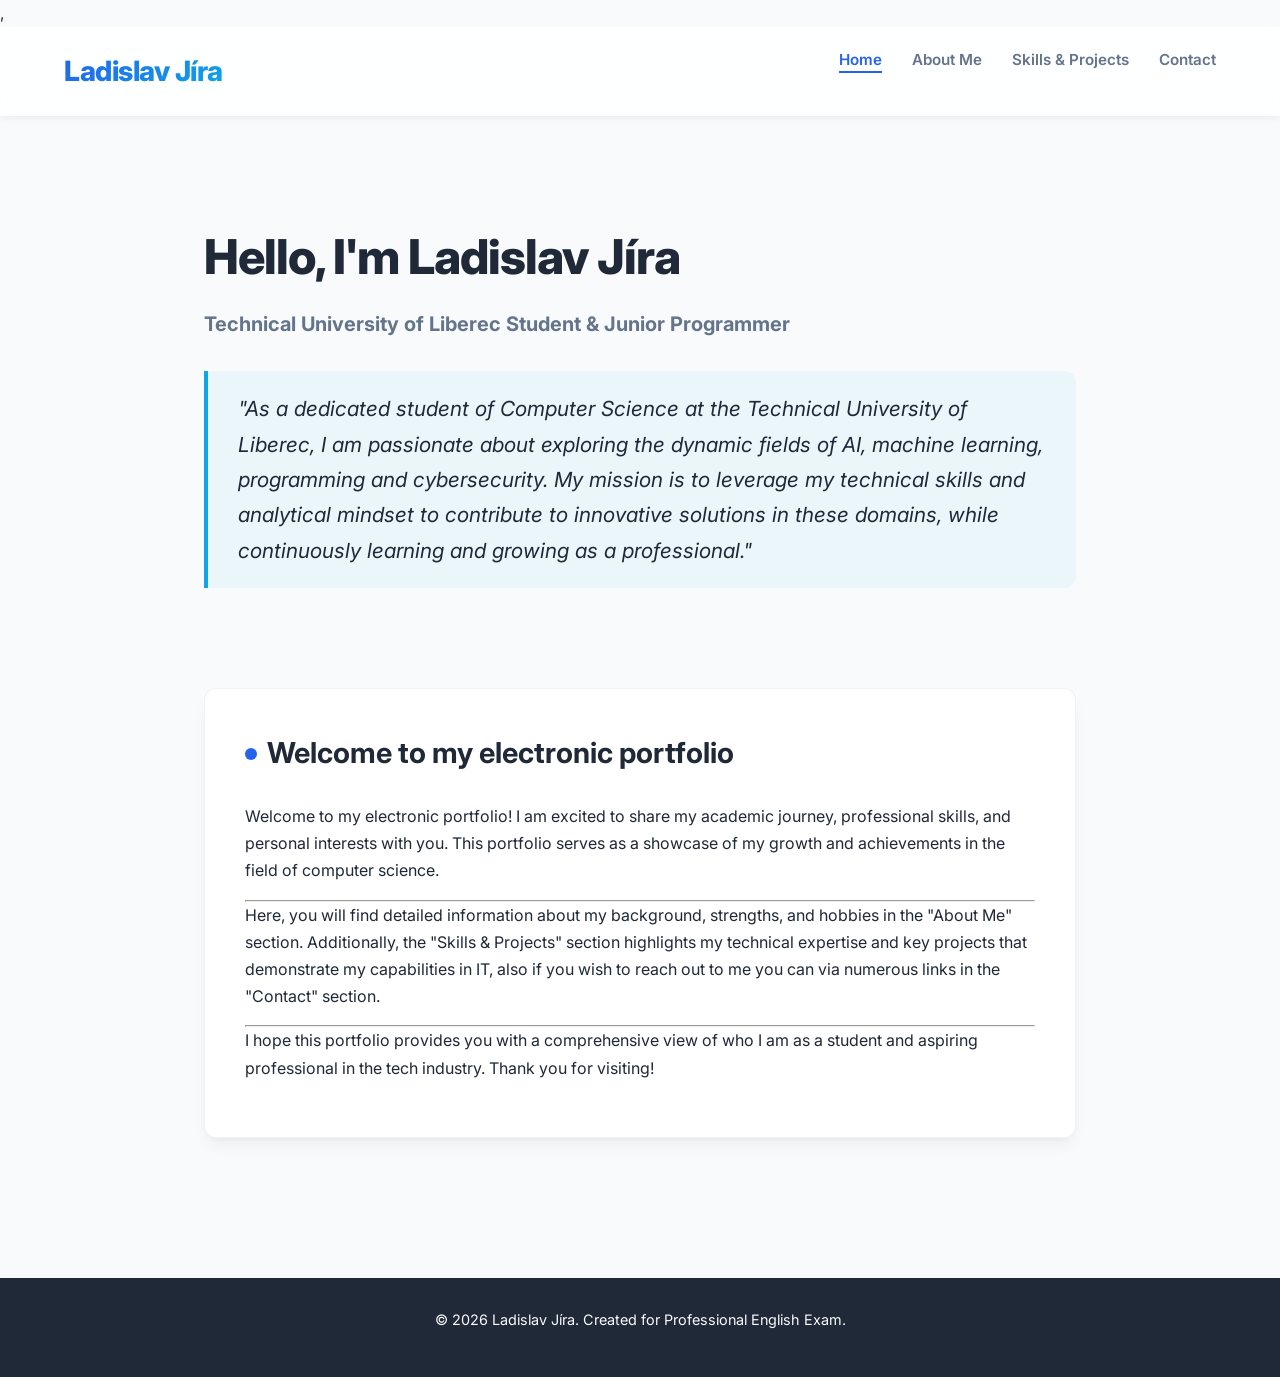
==== index.html @ a1db2c15 "My portfolio Added all files" ====
<!DOCTYPE html>
<html lang="en">
<head>
    <meta charset="UTF-8">
    <meta name="viewport" content="width=device-width, initial-scale=1.0">
    <title>My Portfolio | Home</title>
    <link rel="stylesheet" href="style.css">,
    <link href="https://fonts.googleapis.com/css2?family=Inter:wght@300;400;600;800&display=swap" rel="stylesheet">
</head>
<body>

    <header>
        <h1>Ladislav Jíra</h1>
        <nav>
            <ul>
                <li><a href="index.html" class="active">Home</a></li>
                <li><a href="about.html">About Me</a></li>
                <li><a href="portfolio.html">Skills & Projects</a></li>
                <li><a href="contact.html">Contact</a></li>
            </ul>
        </nav>
    </header>

    <main>
        <section class="hero fade-in">
            <h2>Hello, I'm Ladislav Jíra</h2>
            <p><strong>Technical University of Liberec Student & Junior Programmer</strong></p>
            
            <blockquote class="mission-statement">
                "As a dedicated student of Computer Science at the Technical University of Liberec, I am passionate about exploring the dynamic fields of AI, machine learning, programming and cybersecurity. My mission is to leverage my technical skills and analytical mindset to contribute to innovative solutions in these domains, while continuously learning and growing as a professional."
            </blockquote>
        </section>

        <section class="fade-in">
            <h2>Welcome to my electronic portfolio</h2>
            <p>
                Welcome to my electronic portfolio! I am excited to share my academic journey, professional skills, and personal interests with you. This portfolio serves as a showcase of my growth and achievements in the field of computer science.
            </p>
            <hr/>
            <p>
                Here, you will find detailed information about my background, strengths, and hobbies in the "About Me" section. Additionally, the "Skills & Projects" section highlights my technical expertise and key projects that demonstrate my capabilities in IT, also if you wish to reach out to me you can via numerous links in the "Contact" section.
            </p>
            <hr/>
            <p>
                I hope this portfolio provides you with a comprehensive view of who I am as a student and aspiring professional in the tech industry. Thank you for visiting!
            </p>
        </section>
    </main>

    <footer>
        <p>&copy; 2026 Ladislav Jíra. Created for Professional English Exam.</p>
    </footer>

</body>
<script>
        document.addEventListener("DOMContentLoaded", function() {
            const faders = document.querySelectorAll('.fade-in');
            
            const appearOptions = {
                threshold: 0.15,
                rootMargin: "0px 0px -50px 0px"
            };

            const appearOnScroll = new IntersectionObserver(function(entries, appearOnScroll) {
                entries.forEach(entry => {
                    if (!entry.isIntersecting) {
                        return;
                    } else {
                        entry.target.classList.add('visible');
                        appearOnScroll.unobserve(entry.target);
                    }
                });
            }, appearOptions);

            faders.forEach(fader => {
                appearOnScroll.observe(fader);
            });
        });
    </script>
</html>
---- style.css ----
:root {
    --primary-color: #2563eb;
    --primary-dark: #1e40af;
    --accent-color: #0ea5e9;
    --text-main: #1f2937;
    --text-muted: #64748b;
    --bg-color: #f8fafc;
    --surface-color: #ffffff;
    --border-radius: 12px;
    --transition: all 0.3s cubic-bezier(0.4, 0, 0.2, 1); 
}

* {
    margin: 0;
    padding: 0;
    box-sizing: border-box;
}

body {
    background-color: var(--bg-color);
    color: var(--text-main);
    font-family: 'Inter', system-ui, -apple-system, sans-serif;
    line-height: 1.7;
    -webkit-font-smoothing: antialiased;
}

header {
    background: rgba(255, 255, 255, 0.85);
    backdrop-filter: blur(12px);
    -webkit-backdrop-filter: blur(12px);
    padding: 1.2rem 5%;
    box-shadow: 0 4px 6px -1px rgba(0, 0, 0, 0.05);
    display: flex;
    justify-content: space-between;
    align-items: center;
    position: sticky;
    top: 0;
    z-index: 1000;
}

header h1 {
    background: linear-gradient(135deg, var(--primary-color), var(--accent-color));
    background-clip: text;
    -webkit-text-fill-color: transparent;
    font-size: 1.75rem;
    font-weight: 800;
    letter-spacing: -0.5px;
}

nav ul {
    list-style: none;
    display: flex;
    gap: 30px;
}

nav a {
    text-decoration: none;
    color: var(--text-muted);
    font-weight: 600;
    font-size: 0.95rem;
    position: relative;
    transition: var(--transition);
}

nav a::after {
    content: '';
    position: absolute;
    width: 0;
    height: 2px;
    bottom: -4px;
    left: 0;
    background-color: var(--primary-color);
    transition: var(--transition);
}

nav a:hover, nav a.active {
    color: var(--primary-color);
}

nav a:hover::after, nav a.active::after {
    width: 100%;
}

main {
    padding: 60px 5%;
    max-width: 1000px;
    margin: auto;
    min-height: 80vh;
}

section {
    background: var(--surface-color);
    padding: 40px;
    border-radius: var(--border-radius);
    box-shadow: 0 10px 15px -3px rgba(0, 0, 0, 0.05), 0 4px 6px -2px rgba(0, 0, 0, 0.025);
    margin-bottom: 40px;
    border: 1px solid rgba(0,0,0,0.05);
}

h2 {
    color: var(--text-main);
    font-size: 1.8rem;
    margin-bottom: 25px;
    display: flex;
    align-items: center;
    gap: 10px;
}

h2::before {
    content: '';
    display: block;
    width: 12px;
    height: 12px;
    background: var(--primary-color);
    border-radius: 50%;
}

h3 {
    color: var(--text-main);
    margin: 20px 0 10px 0;
    font-size: 1.3rem;
}

h5 {
    color: var(--primary-color);
    text-transform: uppercase;
    letter-spacing: 1px;
    font-size: 0.85rem;
    margin-bottom: 5px;
}

p {
    margin-bottom: 15px;
}

ul {
    padding-left: 20px;
    margin-bottom: 15px;
}

li {
    margin-bottom: 8px;
}

.hero {
    background: transparent;
    box-shadow: none;
    border: none;
    text-align: left;
    padding: 40px 0 60px 0;
}

.hero h2 {
    font-size: 3rem;
    font-weight: 800;
    margin-bottom: 10px;
    letter-spacing: -1px;
}

.hero h2::before {
    display: none;
}

.hero p {
    font-size: 1.25rem;
    color: var(--text-muted);
}

.mission-statement {
    font-size: 1.3rem;
    font-style: italic;
    color: var(--text-main);
    margin-top: 30px;
    padding: 20px 30px;
    border-left: 4px solid var(--accent-color);
    background: rgba(14, 165, 233, 0.05);
    border-radius: 0 var(--border-radius) var(--border-radius) 0;
}

.project-card {
    background: var(--surface-color);
    padding: 25px;
    border-radius: var(--border-radius);
    border-left: 5px solid var(--primary-color);
    box-shadow: 0 4px 6px -1px rgba(0, 0, 0, 0.05);
    transition: var(--transition); 
    margin-bottom: 25px;
    position: relative;
    overflow: hidden;
}

.project-card h3 {
    margin-top: 0;
}

.project-card:hover {
    transform: translateY(-5px) scale(1.01);
    box-shadow: 0 20px 25px -5px rgba(0, 0, 0, 0.1), 0 10px 10px -5px rgba(0, 0, 0, 0.04);
    border-left-color: var(--accent-color);
}

.photo-section {
    background: transparent;
    box-shadow: none;
    border: none;
    text-align: center;
}

.photo-section h2 {
    justify-content: center;
}

.photo-section h2::before {
    display: none;
}

.profile-photo {
    width: 220px;
    height: 220px;
    object-fit: cover;
    border-radius: 50%;
    border: 4px solid var(--surface-color);
    box-shadow: 0 0 0 4px var(--primary-color), 0 10px 20px rgba(0,0,0,0.15);
    transition: var(--transition);
}

.profile-photo:hover {
    transform: scale(1.05) rotate(2deg);
}

footer {
    text-align: center;
    padding: 30px 20px;
    background-color: var(--text-main);
    color: var(--bg-color);
    font-size: 0.9rem;
    margin-top: 40px;
}

.fade-in {
    opacity: 0;
    transform: translateY(30px);
    transition: opacity 0.8s cubic-bezier(0.5, 0, 0, 1), transform 0.8s cubic-bezier(0.5, 0, 0, 1);
}

.fade-in.visible {
    opacity: 1;
    transform: translateY(0);
}

@media (max-width: 768px) {
    header {
        flex-direction: column;
        gap: 15px;
        padding: 1rem;
    }
    
    nav ul {
        flex-wrap: wrap;
        justify-content: center;
        gap: 15px;
    }

    .hero h2 {
        font-size: 2.2rem;
    }

    main {
        padding: 30px 5%;
    }

    section {
        padding: 25px;
    }
}
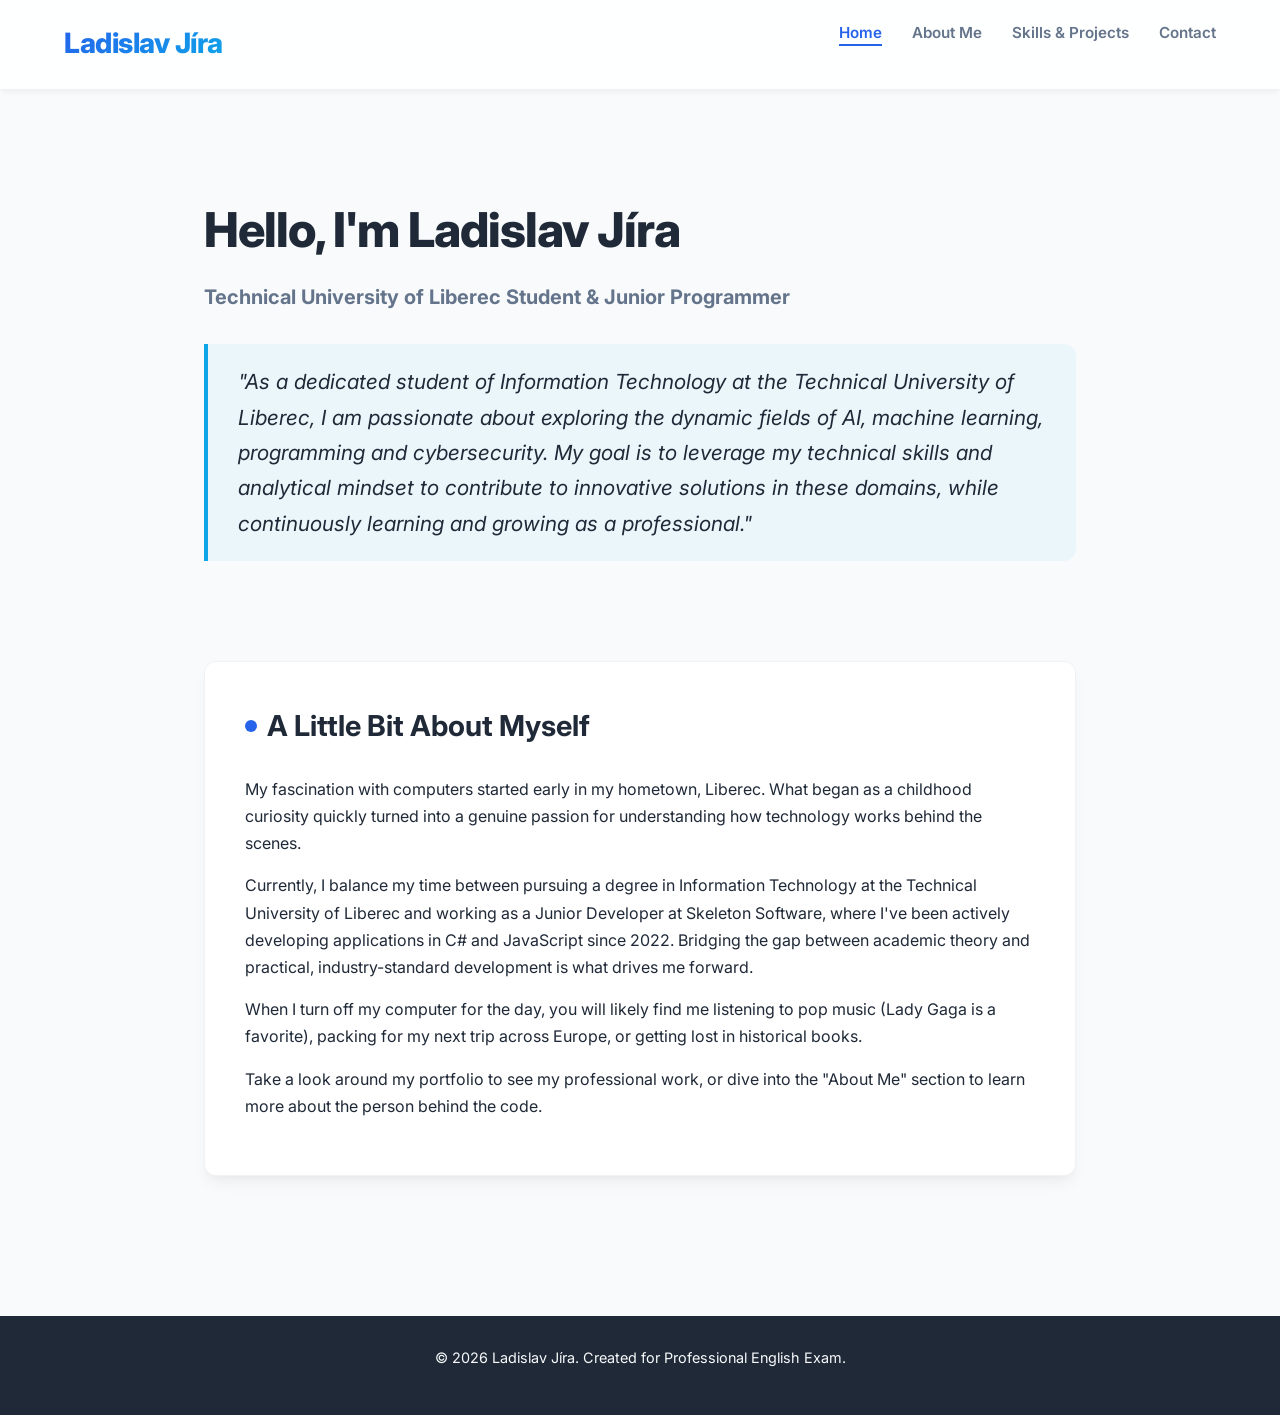
==== commit 6a16b4b1: "redesigning Co-authored-by: Copilot <copilot@github.com>" ====
--- a/index.html
+++ b/index.html
@@ -4,11 +4,10 @@
     <meta charset="UTF-8">
     <meta name="viewport" content="width=device-width, initial-scale=1.0">
     <title>My Portfolio | Home</title>
-    <link rel="stylesheet" href="style.css">,
+    <link rel="stylesheet" href="style.css">
     <link href="https://fonts.googleapis.com/css2?family=Inter:wght@300;400;600;800&display=swap" rel="stylesheet">
 </head>
 <body>
-
     <header>
         <h1>Ladislav Jíra</h1>
         <nav>
@@ -27,22 +26,23 @@
             <p><strong>Technical University of Liberec Student & Junior Programmer</strong></p>
             
             <blockquote class="mission-statement">
-                "As a dedicated student of Computer Science at the Technical University of Liberec, I am passionate about exploring the dynamic fields of AI, machine learning, programming and cybersecurity. My mission is to leverage my technical skills and analytical mindset to contribute to innovative solutions in these domains, while continuously learning and growing as a professional."
+                "As a dedicated student of Information Technology at the Technical University of Liberec, I am passionate about exploring the dynamic fields of AI, machine learning, programming and cybersecurity. My goal is to leverage my technical skills and analytical mindset to contribute to innovative solutions in these domains, while continuously learning and growing as a professional."
             </blockquote>
         </section>
 
         <section class="fade-in">
-            <h2>Welcome to my electronic portfolio</h2>
+            <h2>A Little Bit About Myself</h2>
             <p>
-                Welcome to my electronic portfolio! I am excited to share my academic journey, professional skills, and personal interests with you. This portfolio serves as a showcase of my growth and achievements in the field of computer science.
+                My fascination with computers started early in my hometown, Liberec. What began as a childhood curiosity quickly turned into a genuine passion for understanding how technology works behind the scenes.
             </p>
-            <hr/>
             <p>
-                Here, you will find detailed information about my background, strengths, and hobbies in the "About Me" section. Additionally, the "Skills & Projects" section highlights my technical expertise and key projects that demonstrate my capabilities in IT, also if you wish to reach out to me you can via numerous links in the "Contact" section.
+                Currently, I balance my time between pursuing a degree in Information Technology at the Technical University of Liberec and working as a Junior Developer at Skeleton Software, where I've been actively developing applications in C# and JavaScript since 2022. Bridging the gap between academic theory and practical, industry-standard development is what drives me forward.
             </p>
-            <hr/>
             <p>
-                I hope this portfolio provides you with a comprehensive view of who I am as a student and aspiring professional in the tech industry. Thank you for visiting!
+                When I turn off my computer for the day, you will likely find me listening to pop music (Lady Gaga is a favorite), packing for my next trip across Europe, or getting lost in historical books. 
+            </p>
+            <p>
+                Take a look around my portfolio to see my professional work, or dive into the "About Me" section to learn more about the person behind the code.
             </p>
         </section>
     </main>
--- a/style.css
+++ b/style.css
@@ -273,4 +273,195 @@
     section {
         padding: 25px;
     }
+}
+
+.grid-container {
+    display: grid;
+    grid-template-columns: repeat(auto-fit, minmax(280px, 1fr));
+    gap: 25px;
+    margin-top: 20px;
+}
+
+.image-card {
+    background: var(--surface-color);
+    border-radius: var(--border-radius);
+    overflow: hidden;
+    box-shadow: 0 4px 6px -1px rgba(0, 0, 0, 0.05);
+    transition: var(--transition);
+    border: 1px solid rgba(0,0,0,0.05);
+}
+
+.image-card img {
+    width: 100%;
+    height: 220px;
+    object-fit: cover;
+    border-bottom: 3px solid var(--primary-color);
+    transition: var(--transition);
+}
+
+.image-card-content {
+    padding: 20px;
+}
+
+.image-card-content h3 {
+    margin-top: 0;
+    color: var(--primary-color);
+}
+
+.image-card:hover {
+    transform: translateY(-8px);
+    box-shadow: 0 15px 25px -5px rgba(0,0,0,0.1);
+}
+
+.image-card:hover img {
+    transform: scale(1.03);
+}
+
+
+.hobby-gallery {
+    display: grid;
+    grid-template-columns: repeat(2, 1fr); 
+    gap: 10px;
+    margin-bottom: 15px;
+}
+
+.hobby-gallery img {
+    width: 100%;
+    height: 120px; 
+    object-fit: cover;
+    border-radius: 6px;
+    transition: var(--transition);
+    cursor: pointer;
+}
+
+.hobby-gallery img:hover {
+    transform: scale(1.05);
+    filter: brightness(1.1);
+}
+
+.hobby-gallery img.wide {
+    grid-column: span 2;
+    height: 180px;
+}
+
+.strength-detail {
+    font-size: 0.95rem;
+    color: var(--text-muted);
+    margin-top: 5px;
+}
+
+.photo-gallery {
+    display: grid;
+    grid-template-columns: repeat(auto-fill, minmax(200px, 1fr));
+    grid-auto-rows: 200px;
+    gap: 15px;
+    margin-top: 30px;
+}
+
+.gallery-item {
+    width: 100%;
+    height: 100%;
+    object-fit: cover;
+    border-radius: var(--border-radius);
+    transition: transform 0.3s ease, box-shadow 0.3s ease;
+    cursor: pointer;
+    box-shadow: 0 4px 6px -1px rgba(0, 0, 0, 0.05);
+}
+
+.gallery-item:hover {
+    transform: scale(1.05);
+    box-shadow: 0 10px 20px rgba(0,0,0,0.15);
+    z-index: 10;
+    position: relative;
+}
+
+.gallery-item.large {
+    grid-column: span 2;
+    grid-row: span 2;
+}
+.gallery-item.wide {
+    grid-column: span 2;
+}
+.gallery-item.tall {
+    grid-row: span 2;
+}
+
+.flex-card {
+    display: flex;
+    flex-direction: row;
+    gap: 25px;
+    align-items: flex-start; 
+}
+
+.card-image {
+    flex: 0 0 180px; 
+    display: flex;
+    justify-content: center;
+    align-items: center;
+    overflow: hidden;
+}
+
+.card-image img {
+    width: 100%;
+    border-radius: 8px;
+    box-shadow: 0 4px 6px -1px rgba(0,0,0,0.1); 
+    object-fit: cover;
+    transition: transform 0.3s ease;
+}
+.card-image img.logo-img {
+    box-shadow: none;
+    object-fit: contain;
+    max-height: 100px; 
+}
+
+.flex-card:hover .card-image img {
+    transform: scale(1.03);
+}
+
+.card-content {
+    flex: 1; 
+}
+
+@media (max-width: 768px) {
+    .flex-card {
+        flex-direction: column;
+        align-items: center;
+        text-align: center;
+    }
+    
+    .card-image {
+        flex: auto;
+        width: 100%;
+        max-width: 250px;
+        margin-bottom: 15px;
+    }
+}
+
+.card-image-bottom {
+    margin-top: 20px;
+    width: 100%;
+    display: flex;
+    justify-content: center;
+    border-radius: 8px;
+    overflow: hidden;
+    background: var(--bg-color);
+    padding: 15px;
+}
+
+.card-image-bottom img {
+    max-width: 100%;
+    max-height: 350px; 
+    object-fit: contain; 
+    border-radius: 6px;
+    transition: transform 0.3s ease;
+    box-shadow: 0 4px 10px rgba(0,0,0,0.05);
+}
+
+.card-image-bottom img.logo-img {
+    box-shadow: none;
+    max-height: 120px;
+}
+
+.project-card:hover .card-image-bottom img {
+    transform: scale(1.02);
 }
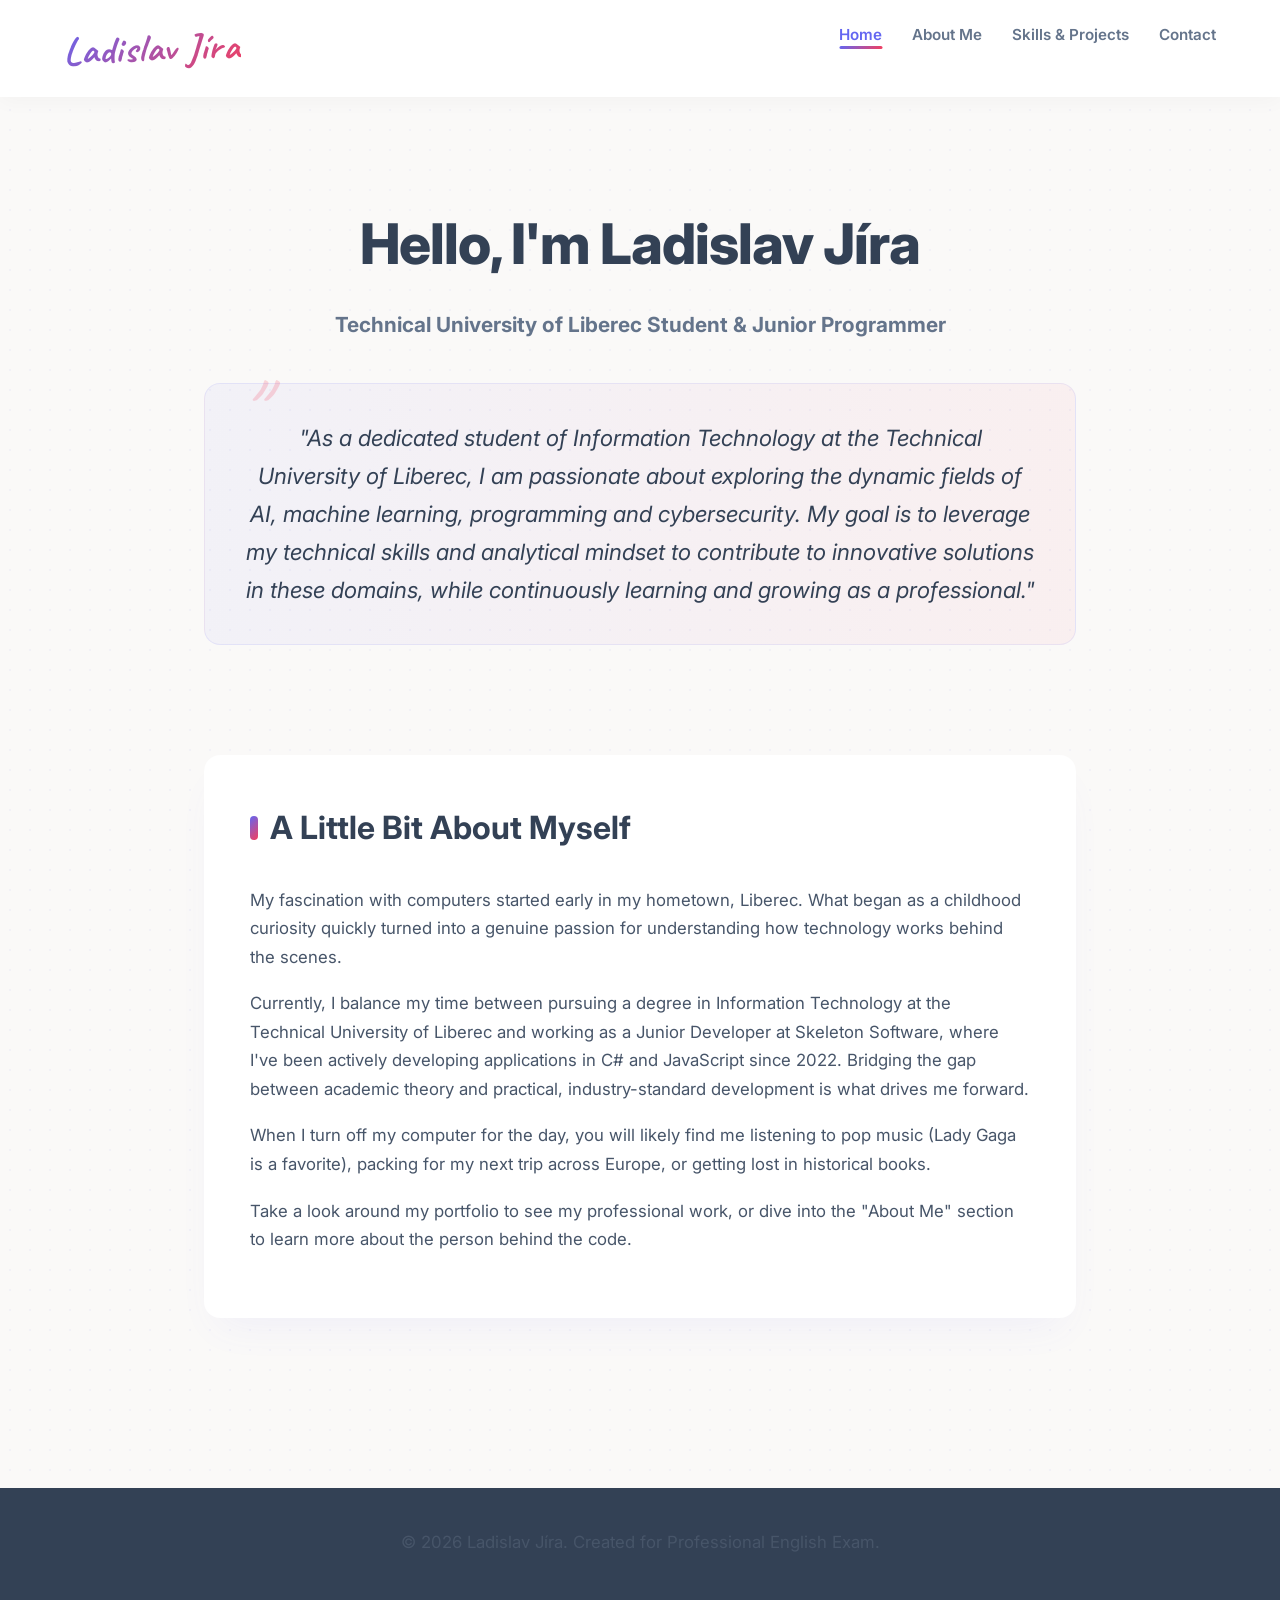
==== commit afde50b7: "Styling changes Co-authored-by: Copilot <copilot@github.com>" ====
--- a/index.html
+++ b/index.html
@@ -5,7 +5,7 @@
     <meta name="viewport" content="width=device-width, initial-scale=1.0">
     <title>My Portfolio | Home</title>
     <link rel="stylesheet" href="style.css">
-    <link href="https://fonts.googleapis.com/css2?family=Inter:wght@300;400;600;800&display=swap" rel="stylesheet">
+    <link href="https://fonts.googleapis.com/css2?family=Caveat:wght@600;700&family=Inter:wght@300;400;600;800&display=swap" rel="stylesheet">
 </head>
 <body>
     <header>
--- a/style.css
+++ b/style.css
@@ -1,14 +1,21 @@
+/* --- ÚTULNÉ A OSOBITÉ PORTFOLIO 2026 --- */
+
+@import url('https://fonts.googleapis.com/css2?family=Caveat:wght@600;700&family=Inter:wght@300;400;600;800&display=swap');
 
 :root {
-    --primary-color: #2563eb;
-    --primary-dark: #1e40af;
-    --accent-color: #0ea5e9;
-    --text-main: #1f2937;
-    --text-muted: #64748b;
-    --bg-color: #f8fafc;
+    /* Teplá a emotivní paleta barev */
+    --primary-color: #6366f1;       /* Přívětivá Indigo modrá */
+    --accent-color: #f43f5e;        /* Korálová/Růžová pro emoce a vášeň */
+    --gradient-brand: linear-gradient(135deg, var(--primary-color), var(--accent-color));
+    
+    --text-main: #334155;           /* Břidlicově šedá (jemnější pro oči než černá) */
+    --text-muted: #64748b;          /* Tlumená šedá */
+    --bg-color: #faf9f8;            /* Velmi jemná "off-white" pro útulný papírový pocit */
     --surface-color: #ffffff;
-    --border-radius: 12px;
-    --transition: all 0.3s cubic-bezier(0.4, 0, 0.2, 1); 
+    
+    --border-radius: 16px;          /* Kulatější tvary působí přátelštěji */
+    /* "Bouncy" animace - působí živě a hravě, ne roboticky */
+    --transition: all 0.4s cubic-bezier(0.34, 1.56, 0.64, 1); 
 }
 
 * {
@@ -23,14 +30,18 @@
     font-family: 'Inter', system-ui, -apple-system, sans-serif;
     line-height: 1.7;
     -webkit-font-smoothing: antialiased;
-}
-
+    /* Jemný vzor na pozadí dodává hloubku (tečkovaný papír) */
+    background-image: radial-gradient(rgba(99, 102, 241, 0.05) 1px, transparent 1px);
+    background-size: 20px 20px;
+}
+
+/* --- HLAVIČKA A NAVIGACE --- */
 header {
-    background: rgba(255, 255, 255, 0.85);
+    background: rgba(255, 255, 255, 0.9);
     backdrop-filter: blur(12px);
     -webkit-backdrop-filter: blur(12px);
-    padding: 1.2rem 5%;
-    box-shadow: 0 4px 6px -1px rgba(0, 0, 0, 0.05);
+    padding: 1rem 5%;
+    box-shadow: 0 4px 20px rgba(0, 0, 0, 0.03);
     display: flex;
     justify-content: space-between;
     align-items: center;
@@ -40,12 +51,20 @@
 }
 
 header h1 {
-    background: linear-gradient(135deg, var(--primary-color), var(--accent-color));
+    /* Změna na ručně psaný font pro pocit osobního podpisu */
+    font-family: 'Caveat', cursive;
+    font-size: 2.4rem;
+    background: var(--gradient-brand);
     background-clip: text;
     -webkit-text-fill-color: transparent;
-    font-size: 1.75rem;
-    font-weight: 800;
-    letter-spacing: -0.5px;
+    font-weight: 700;
+    letter-spacing: 1px;
+    transform: rotate(-2deg); /* Mírné natočení podpisu */
+    transition: transform 0.3s ease;
+}
+
+header h1:hover {
+    transform: rotate(0deg) scale(1.05);
 }
 
 nav ul {
@@ -60,18 +79,22 @@
     font-weight: 600;
     font-size: 0.95rem;
     position: relative;
-    transition: var(--transition);
-}
-
+    transition: color 0.3s ease;
+    padding: 5px 0;
+}
+
+/* Hravější podtržení v navigaci */
 nav a::after {
     content: '';
     position: absolute;
     width: 0;
-    height: 2px;
-    bottom: -4px;
-    left: 0;
-    background-color: var(--primary-color);
-    transition: var(--transition);
+    height: 3px;
+    bottom: 0;
+    left: 50%;
+    background: var(--gradient-brand);
+    transition: var(--transition);
+    border-radius: 3px;
+    transform: translateX(-50%);
 }
 
 nav a:hover, nav a.active {
@@ -82,6 +105,7 @@
     width: 100%;
 }
 
+/* --- HLAVNÍ OBSAH --- */
 main {
     padding: 60px 5%;
     max-width: 1000px;
@@ -91,71 +115,71 @@
 
 section {
     background: var(--surface-color);
-    padding: 40px;
-    border-radius: var(--border-radius);
-    box-shadow: 0 10px 15px -3px rgba(0, 0, 0, 0.05), 0 4px 6px -2px rgba(0, 0, 0, 0.025);
-    margin-bottom: 40px;
-    border: 1px solid rgba(0,0,0,0.05);
+    padding: 45px;
+    border-radius: var(--border-radius);
+    /* Velmi měkký, objemný stín s nádechem do fialova/růžova */
+    box-shadow: 0 20px 40px -15px rgba(99, 102, 241, 0.08);
+    margin-bottom: 50px;
+    border: 1px solid rgba(255, 255, 255, 0.8);
 }
 
 h2 {
     color: var(--text-main);
-    font-size: 1.8rem;
-    margin-bottom: 25px;
+    font-size: 2rem;
+    margin-bottom: 30px;
     display: flex;
     align-items: center;
-    gap: 10px;
-}
-
+    gap: 12px;
+}
+
+/* Úprava designové tečky u nadpisů na malý gradientní ovál */
 h2::before {
     content: '';
     display: block;
-    width: 12px;
-    height: 12px;
-    background: var(--primary-color);
-    border-radius: 50%;
+    width: 8px;
+    height: 24px;
+    background: var(--gradient-brand);
+    border-radius: 4px;
 }
 
 h3 {
-    color: var(--text-main);
+    color: var(--primary-color);
     margin: 20px 0 10px 0;
-    font-size: 1.3rem;
-}
-
-h5 {
-    color: var(--primary-color);
-    text-transform: uppercase;
-    letter-spacing: 1px;
-    font-size: 0.85rem;
-    margin-bottom: 5px;
+    font-size: 1.25rem;
+    font-weight: 700;
 }
 
 p {
-    margin-bottom: 15px;
+    margin-bottom: 18px;
+    color: #475569;
+    font-size: 1.05rem;
 }
 
 ul {
     padding-left: 20px;
-    margin-bottom: 15px;
+    margin-bottom: 18px;
+    color: #475569;
 }
 
 li {
-    margin-bottom: 8px;
-}
-
+    margin-bottom: 10px;
+}
+
+/* --- HERO A MISE --- */
 .hero {
     background: transparent;
     box-shadow: none;
     border: none;
-    text-align: left;
+    text-align: center;
     padding: 40px 0 60px 0;
 }
 
 .hero h2 {
-    font-size: 3rem;
+    font-size: 3.5rem;
     font-weight: 800;
-    margin-bottom: 10px;
+    margin-bottom: 15px;
     letter-spacing: -1px;
+    justify-content: center;
 }
 
 .hero h2::before {
@@ -163,31 +187,50 @@
 }
 
 .hero p {
-    font-size: 1.25rem;
+    font-size: 1.3rem;
     color: var(--text-muted);
 }
 
 .mission-statement {
-    font-size: 1.3rem;
+    font-size: 1.4rem;
     font-style: italic;
     color: var(--text-main);
-    margin-top: 30px;
-    padding: 20px 30px;
-    border-left: 4px solid var(--accent-color);
-    background: rgba(14, 165, 233, 0.05);
-    border-radius: 0 var(--border-radius) var(--border-radius) 0;
-}
-
+    margin-top: 40px;
+    padding: 35px 40px;
+    background: linear-gradient(to right, rgba(99, 102, 241, 0.05), rgba(244, 63, 94, 0.05));
+    border-radius: var(--border-radius);
+    position: relative;
+    border: 1px solid rgba(99, 102, 241, 0.1);
+}
+
+/* Stylizované uvozovky pro hloubku a emoce */
+.mission-statement::before {
+    content: '"';
+    font-family: 'Caveat', cursive;
+    font-size: 6rem;
+    color: rgba(244, 63, 94, 0.2);
+    position: absolute;
+    top: -20px;
+    left: 20px;
+    line-height: 1;
+}
+
+/* --- KARTY (PROJEKTY, STRENGTHS) --- */
 .project-card {
     background: var(--surface-color);
-    padding: 25px;
-    border-radius: var(--border-radius);
-    border-left: 5px solid var(--primary-color);
-    box-shadow: 0 4px 6px -1px rgba(0, 0, 0, 0.05);
+    padding: 30px;
+    border-radius: var(--border-radius);
+    /* Odstraněna tvrdá levá čára, nahrazena horním gradientem */
+    border-top: 4px solid var(--primary-color);
+    box-shadow: 0 10px 30px -10px rgba(0, 0, 0, 0.05);
     transition: var(--transition); 
-    margin-bottom: 25px;
+    margin-bottom: 30px;
     position: relative;
-    overflow: hidden;
+}
+
+/* Každá sudá karta má růžový okraj pro barevnou pestrost */
+.project-card:nth-child(even) {
+    border-top-color: var(--accent-color);
 }
 
 .project-card h3 {
@@ -195,161 +238,49 @@
 }
 
 .project-card:hover {
-    transform: translateY(-5px) scale(1.01);
-    box-shadow: 0 20px 25px -5px rgba(0, 0, 0, 0.1), 0 10px 10px -5px rgba(0, 0, 0, 0.04);
-    border-left-color: var(--accent-color);
-}
-
-.photo-section {
-    background: transparent;
-    box-shadow: none;
-    border: none;
-    text-align: center;
-}
-
-.photo-section h2 {
-    justify-content: center;
-}
-
-.photo-section h2::before {
-    display: none;
-}
-
-.profile-photo {
-    width: 220px;
-    height: 220px;
-    object-fit: cover;
-    border-radius: 50%;
-    border: 4px solid var(--surface-color);
-    box-shadow: 0 0 0 4px var(--primary-color), 0 10px 20px rgba(0,0,0,0.15);
-    transition: var(--transition);
-}
-
-.profile-photo:hover {
-    transform: scale(1.05) rotate(2deg);
-}
-
-footer {
-    text-align: center;
-    padding: 30px 20px;
-    background-color: var(--text-main);
-    color: var(--bg-color);
-    font-size: 0.9rem;
-    margin-top: 40px;
-}
-
-.fade-in {
-    opacity: 0;
-    transform: translateY(30px);
-    transition: opacity 0.8s cubic-bezier(0.5, 0, 0, 1), transform 0.8s cubic-bezier(0.5, 0, 0, 1);
-}
-
-.fade-in.visible {
-    opacity: 1;
-    transform: translateY(0);
-}
-
-@media (max-width: 768px) {
-    header {
-        flex-direction: column;
-        gap: 15px;
-        padding: 1rem;
-    }
-    
-    nav ul {
-        flex-wrap: wrap;
-        justify-content: center;
-        gap: 15px;
-    }
-
-    .hero h2 {
-        font-size: 2.2rem;
-    }
-
-    main {
-        padding: 30px 5%;
-    }
-
-    section {
-        padding: 25px;
-    }
-}
-
+    transform: translateY(-8px);
+    /* Zářivější stín při najetí myší */
+    box-shadow: 0 20px 40px -10px rgba(99, 102, 241, 0.15);
+}
+
+/* --- KONÍČKY (IMAGE CARDS) --- */
 .grid-container {
     display: grid;
     grid-template-columns: repeat(auto-fit, minmax(280px, 1fr));
-    gap: 25px;
-    margin-top: 20px;
+    gap: 30px;
+    margin-top: 30px;
 }
 
 .image-card {
     background: var(--surface-color);
     border-radius: var(--border-radius);
     overflow: hidden;
-    box-shadow: 0 4px 6px -1px rgba(0, 0, 0, 0.05);
-    transition: var(--transition);
-    border: 1px solid rgba(0,0,0,0.05);
+    box-shadow: 0 10px 30px -10px rgba(0, 0, 0, 0.08);
+    transition: var(--transition);
+    border: none;
 }
 
 .image-card img {
     width: 100%;
     height: 220px;
     object-fit: cover;
-    border-bottom: 3px solid var(--primary-color);
     transition: var(--transition);
 }
 
 .image-card-content {
-    padding: 20px;
-}
-
-.image-card-content h3 {
-    margin-top: 0;
-    color: var(--primary-color);
+    padding: 25px;
 }
 
 .image-card:hover {
-    transform: translateY(-8px);
-    box-shadow: 0 15px 25px -5px rgba(0,0,0,0.1);
+    transform: translateY(-10px);
+    box-shadow: 0 25px 50px -12px rgba(244, 63, 94, 0.15); /* Růžový glow */
 }
 
 .image-card:hover img {
-    transform: scale(1.03);
-}
-
-
-.hobby-gallery {
-    display: grid;
-    grid-template-columns: repeat(2, 1fr); 
-    gap: 10px;
-    margin-bottom: 15px;
-}
-
-.hobby-gallery img {
-    width: 100%;
-    height: 120px; 
-    object-fit: cover;
-    border-radius: 6px;
-    transition: var(--transition);
-    cursor: pointer;
-}
-
-.hobby-gallery img:hover {
     transform: scale(1.05);
-    filter: brightness(1.1);
-}
-
-.hobby-gallery img.wide {
-    grid-column: span 2;
-    height: 180px;
-}
-
-.strength-detail {
-    font-size: 0.95rem;
-    color: var(--text-muted);
-    margin-top: 5px;
-}
-
+}
+
+/* --- GALERIE --- */
 .photo-gallery {
     display: grid;
     grid-template-columns: repeat(auto-fill, minmax(200px, 1fr));
@@ -363,105 +294,84 @@
     height: 100%;
     object-fit: cover;
     border-radius: var(--border-radius);
-    transition: transform 0.3s ease, box-shadow 0.3s ease;
+    transition: var(--transition);
     cursor: pointer;
-    box-shadow: 0 4px 6px -1px rgba(0, 0, 0, 0.05);
+    box-shadow: 0 4px 10px rgba(0, 0, 0, 0.05);
 }
 
 .gallery-item:hover {
-    transform: scale(1.05);
-    box-shadow: 0 10px 20px rgba(0,0,0,0.15);
+    transform: scale(1.05) rotate(1deg);
+    box-shadow: 0 15px 30px rgba(0,0,0,0.15);
     z-index: 10;
     position: relative;
 }
 
-.gallery-item.large {
-    grid-column: span 2;
-    grid-row: span 2;
-}
-.gallery-item.wide {
-    grid-column: span 2;
-}
-.gallery-item.tall {
-    grid-row: span 2;
-}
-
-.flex-card {
-    display: flex;
-    flex-direction: row;
-    gap: 25px;
-    align-items: flex-start; 
-}
-
-.card-image {
-    flex: 0 0 180px; 
-    display: flex;
-    justify-content: center;
-    align-items: center;
-    overflow: hidden;
-}
-
-.card-image img {
-    width: 100%;
-    border-radius: 8px;
-    box-shadow: 0 4px 6px -1px rgba(0,0,0,0.1); 
-    object-fit: cover;
-    transition: transform 0.3s ease;
-}
-.card-image img.logo-img {
-    box-shadow: none;
-    object-fit: contain;
-    max-height: 100px; 
-}
-
-.flex-card:hover .card-image img {
-    transform: scale(1.03);
-}
-
-.card-content {
-    flex: 1; 
-}
-
-@media (max-width: 768px) {
-    .flex-card {
-        flex-direction: column;
-        align-items: center;
-        text-align: center;
-    }
-    
-    .card-image {
-        flex: auto;
-        width: 100%;
-        max-width: 250px;
-        margin-bottom: 15px;
-    }
-}
-
+.gallery-item.large { grid-column: span 2; grid-row: span 2; }
+.gallery-item.wide { grid-column: span 2; }
+.gallery-item.tall { grid-row: span 2; }
+
+/* --- LOGA A OBRÁZKY V PROJEKTECH --- */
 .card-image-bottom {
-    margin-top: 20px;
+    margin-top: 25px;
     width: 100%;
     display: flex;
     justify-content: center;
-    border-radius: 8px;
+    border-radius: 12px;
     overflow: hidden;
-    background: var(--bg-color);
-    padding: 15px;
+    background: rgba(99, 102, 241, 0.03); /* Téměř neviditelné podbarvení */
+    padding: 20px;
 }
 
 .card-image-bottom img {
     max-width: 100%;
     max-height: 350px; 
     object-fit: contain; 
-    border-radius: 6px;
-    transition: transform 0.3s ease;
-    box-shadow: 0 4px 10px rgba(0,0,0,0.05);
+    border-radius: 8px;
+    transition: var(--transition);
+    box-shadow: 0 8px 20px rgba(0,0,0,0.08);
 }
 
 .card-image-bottom img.logo-img {
     box-shadow: none;
-    max-height: 120px;
+    max-height: 100px;
+    filter: drop-shadow(0 4px 6px rgba(0,0,0,0.05)); /* Měkčí stín pro loga */
 }
 
 .project-card:hover .card-image-bottom img {
     transform: scale(1.02);
+}
+
+/* --- PATIČKA --- */
+footer {
+    text-align: center;
+    padding: 40px 20px;
+    background: var(--text-main);
+    color: #e2e8f0;
+    font-size: 0.95rem;
+    margin-top: 60px;
+}
+
+/* --- FADE-IN ANIMACE --- */
+.fade-in {
+    opacity: 0;
+    transform: translateY(40px);
+    transition: opacity 0.8s cubic-bezier(0.34, 1.56, 0.64, 1), transform 0.8s cubic-bezier(0.34, 1.56, 0.64, 1);
+}
+
+.fade-in.visible {
+    opacity: 1;
+    transform: translateY(0);
+}
+
+/* --- MOBILNÍ VERZE --- */
+@media (max-width: 768px) {
+    header {
+        flex-direction: column;
+        gap: 15px;
+        padding: 1.5rem;
+    }
+    nav ul { flex-wrap: wrap; justify-content: center; gap: 15px; }
+    .hero h2 { font-size: 2.5rem; }
+    main { padding: 30px 5%; }
+    section { padding: 30px 20px; }
 }
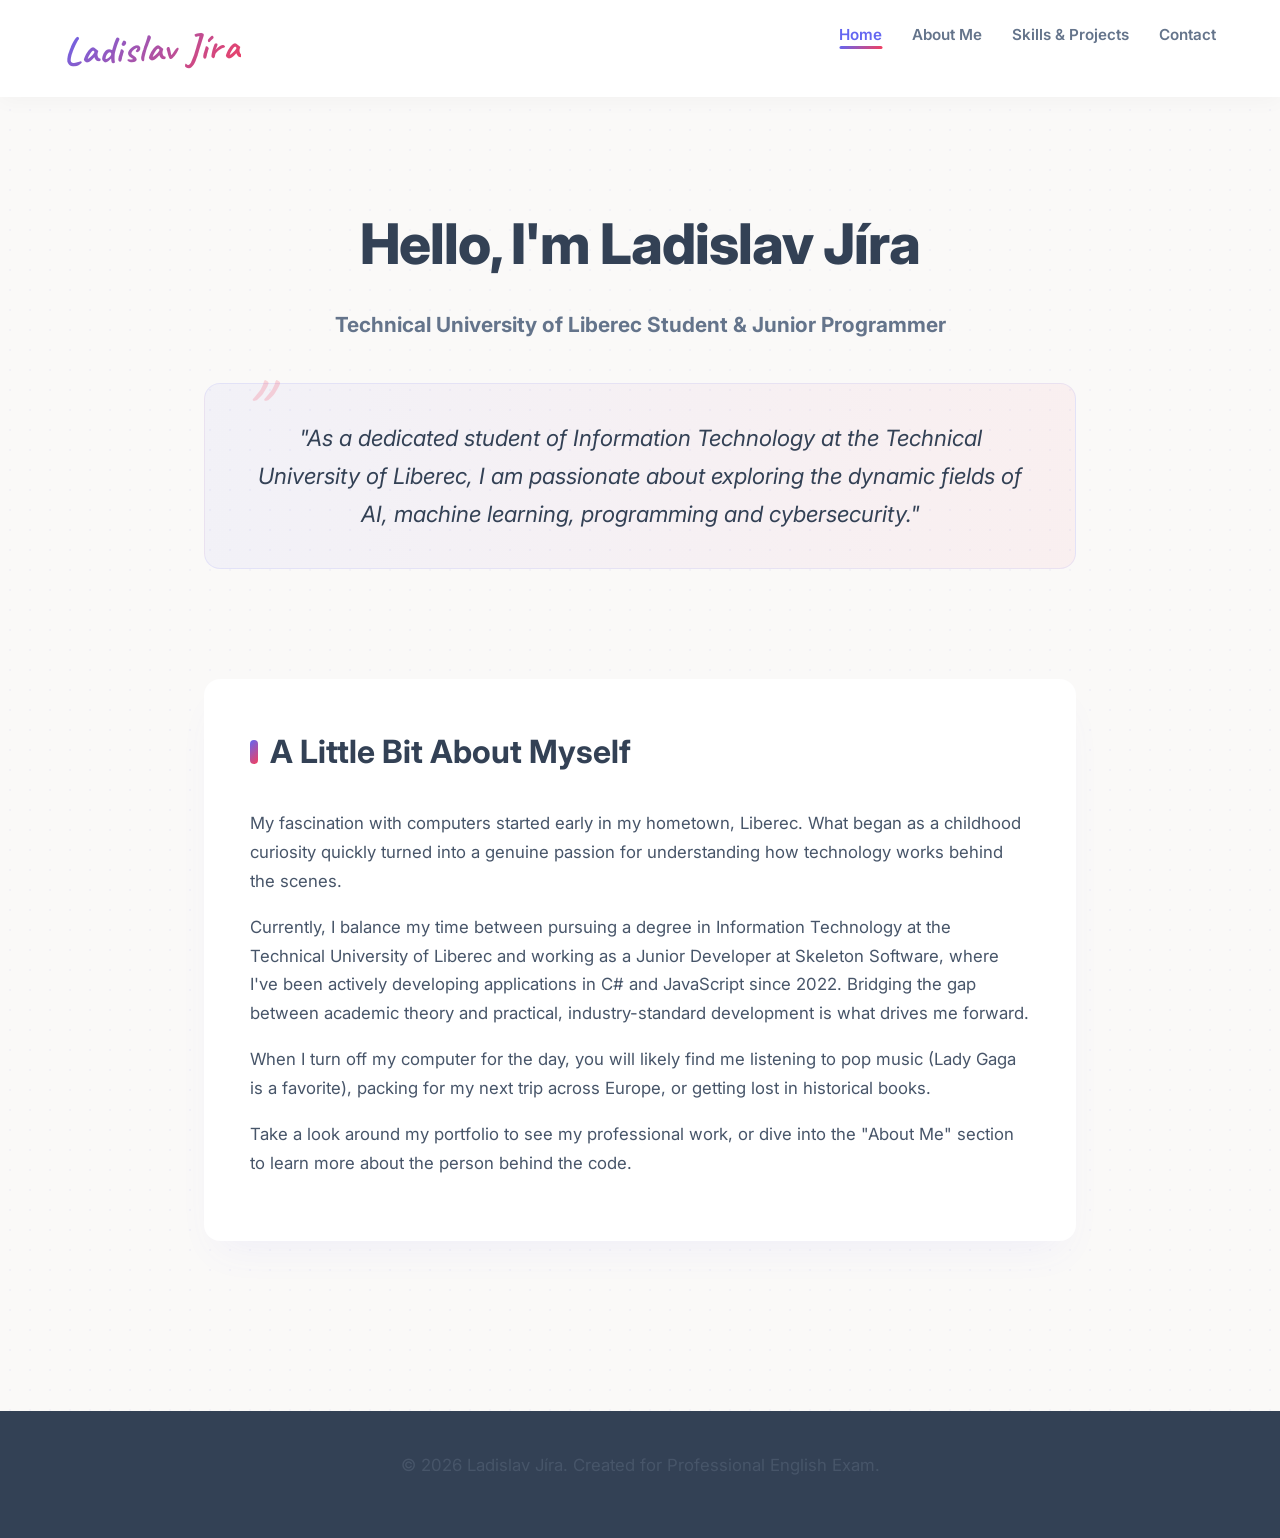
==== commit bbd81e33: "upraveny popisek" ====
--- a/index.html
+++ b/index.html
@@ -26,7 +26,7 @@
             <p><strong>Technical University of Liberec Student & Junior Programmer</strong></p>
             
             <blockquote class="mission-statement">
-                "As a dedicated student of Information Technology at the Technical University of Liberec, I am passionate about exploring the dynamic fields of AI, machine learning, programming and cybersecurity. My goal is to leverage my technical skills and analytical mindset to contribute to innovative solutions in these domains, while continuously learning and growing as a professional."
+                "As a dedicated student of Information Technology at the Technical University of Liberec, I am passionate about exploring the dynamic fields of AI, machine learning, programming and cybersecurity."
             </blockquote>
         </section>
 
--- a/style.css
+++ b/style.css
@@ -1,20 +1,16 @@
-/* --- ÚTULNÉ A OSOBITÉ PORTFOLIO 2026 --- */
-
 @import url('https://fonts.googleapis.com/css2?family=Caveat:wght@600;700&family=Inter:wght@300;400;600;800&display=swap');
 
 :root {
-    /* Teplá a emotivní paleta barev */
-    --primary-color: #6366f1;       /* Přívětivá Indigo modrá */
-    --accent-color: #f43f5e;        /* Korálová/Růžová pro emoce a vášeň */
+    --primary-color: #6366f1;
+    --accent-color: #f43f5e;
     --gradient-brand: linear-gradient(135deg, var(--primary-color), var(--accent-color));
     
-    --text-main: #334155;           /* Břidlicově šedá (jemnější pro oči než černá) */
-    --text-muted: #64748b;          /* Tlumená šedá */
-    --bg-color: #faf9f8;            /* Velmi jemná "off-white" pro útulný papírový pocit */
+    --text-main: #334155;
+    --text-muted: #64748b;
+    --bg-color: #faf9f8;
     --surface-color: #ffffff;
     
-    --border-radius: 16px;          /* Kulatější tvary působí přátelštěji */
-    /* "Bouncy" animace - působí živě a hravě, ne roboticky */
+    --border-radius: 16px;
     --transition: all 0.4s cubic-bezier(0.34, 1.56, 0.64, 1); 
 }
 
@@ -30,12 +26,10 @@
     font-family: 'Inter', system-ui, -apple-system, sans-serif;
     line-height: 1.7;
     -webkit-font-smoothing: antialiased;
-    /* Jemný vzor na pozadí dodává hloubku (tečkovaný papír) */
     background-image: radial-gradient(rgba(99, 102, 241, 0.05) 1px, transparent 1px);
     background-size: 20px 20px;
 }
 
-/* --- HLAVIČKA A NAVIGACE --- */
 header {
     background: rgba(255, 255, 255, 0.9);
     backdrop-filter: blur(12px);
@@ -51,7 +45,6 @@
 }
 
 header h1 {
-    /* Změna na ručně psaný font pro pocit osobního podpisu */
     font-family: 'Caveat', cursive;
     font-size: 2.4rem;
     background: var(--gradient-brand);
@@ -59,7 +52,7 @@
     -webkit-text-fill-color: transparent;
     font-weight: 700;
     letter-spacing: 1px;
-    transform: rotate(-2deg); /* Mírné natočení podpisu */
+    transform: rotate(-2deg);
     transition: transform 0.3s ease;
 }
 
@@ -83,7 +76,6 @@
     padding: 5px 0;
 }
 
-/* Hravější podtržení v navigaci */
 nav a::after {
     content: '';
     position: absolute;
@@ -105,7 +97,6 @@
     width: 100%;
 }
 
-/* --- HLAVNÍ OBSAH --- */
 main {
     padding: 60px 5%;
     max-width: 1000px;
@@ -117,7 +108,6 @@
     background: var(--surface-color);
     padding: 45px;
     border-radius: var(--border-radius);
-    /* Velmi měkký, objemný stín s nádechem do fialova/růžova */
     box-shadow: 0 20px 40px -15px rgba(99, 102, 241, 0.08);
     margin-bottom: 50px;
     border: 1px solid rgba(255, 255, 255, 0.8);
@@ -132,7 +122,7 @@
     gap: 12px;
 }
 
-/* Úprava designové tečky u nadpisů na malý gradientní ovál */
+
 h2::before {
     content: '';
     display: block;
@@ -165,7 +155,6 @@
     margin-bottom: 10px;
 }
 
-/* --- HERO A MISE --- */
 .hero {
     background: transparent;
     box-shadow: none;
@@ -203,7 +192,6 @@
     border: 1px solid rgba(99, 102, 241, 0.1);
 }
 
-/* Stylizované uvozovky pro hloubku a emoce */
 .mission-statement::before {
     content: '"';
     font-family: 'Caveat', cursive;
@@ -215,12 +203,10 @@
     line-height: 1;
 }
 
-/* --- KARTY (PROJEKTY, STRENGTHS) --- */
 .project-card {
     background: var(--surface-color);
     padding: 30px;
     border-radius: var(--border-radius);
-    /* Odstraněna tvrdá levá čára, nahrazena horním gradientem */
     border-top: 4px solid var(--primary-color);
     box-shadow: 0 10px 30px -10px rgba(0, 0, 0, 0.05);
     transition: var(--transition); 
@@ -228,7 +214,6 @@
     position: relative;
 }
 
-/* Každá sudá karta má růžový okraj pro barevnou pestrost */
 .project-card:nth-child(even) {
     border-top-color: var(--accent-color);
 }
@@ -239,11 +224,9 @@
 
 .project-card:hover {
     transform: translateY(-8px);
-    /* Zářivější stín při najetí myší */
     box-shadow: 0 20px 40px -10px rgba(99, 102, 241, 0.15);
 }
 
-/* --- KONÍČKY (IMAGE CARDS) --- */
 .grid-container {
     display: grid;
     grid-template-columns: repeat(auto-fit, minmax(280px, 1fr));
@@ -273,14 +256,13 @@
 
 .image-card:hover {
     transform: translateY(-10px);
-    box-shadow: 0 25px 50px -12px rgba(244, 63, 94, 0.15); /* Růžový glow */
+    box-shadow: 0 25px 50px -12px rgba(244, 63, 94, 0.15); 
 }
 
 .image-card:hover img {
     transform: scale(1.05);
 }
 
-/* --- GALERIE --- */
 .photo-gallery {
     display: grid;
     grid-template-columns: repeat(auto-fill, minmax(200px, 1fr));
@@ -310,7 +292,6 @@
 .gallery-item.wide { grid-column: span 2; }
 .gallery-item.tall { grid-row: span 2; }
 
-/* --- LOGA A OBRÁZKY V PROJEKTECH --- */
 .card-image-bottom {
     margin-top: 25px;
     width: 100%;
@@ -318,7 +299,7 @@
     justify-content: center;
     border-radius: 12px;
     overflow: hidden;
-    background: rgba(99, 102, 241, 0.03); /* Téměř neviditelné podbarvení */
+    background: rgba(99, 102, 241, 0.03); 
     padding: 20px;
 }
 
@@ -334,14 +315,13 @@
 .card-image-bottom img.logo-img {
     box-shadow: none;
     max-height: 100px;
-    filter: drop-shadow(0 4px 6px rgba(0,0,0,0.05)); /* Měkčí stín pro loga */
+    filter: drop-shadow(0 4px 6px rgba(0,0,0,0.05));
 }
 
 .project-card:hover .card-image-bottom img {
     transform: scale(1.02);
 }
 
-/* --- PATIČKA --- */
 footer {
     text-align: center;
     padding: 40px 20px;
@@ -351,7 +331,6 @@
     margin-top: 60px;
 }
 
-/* --- FADE-IN ANIMACE --- */
 .fade-in {
     opacity: 0;
     transform: translateY(40px);
@@ -363,7 +342,6 @@
     transform: translateY(0);
 }
 
-/* --- MOBILNÍ VERZE --- */
 @media (max-width: 768px) {
     header {
         flex-direction: column;
